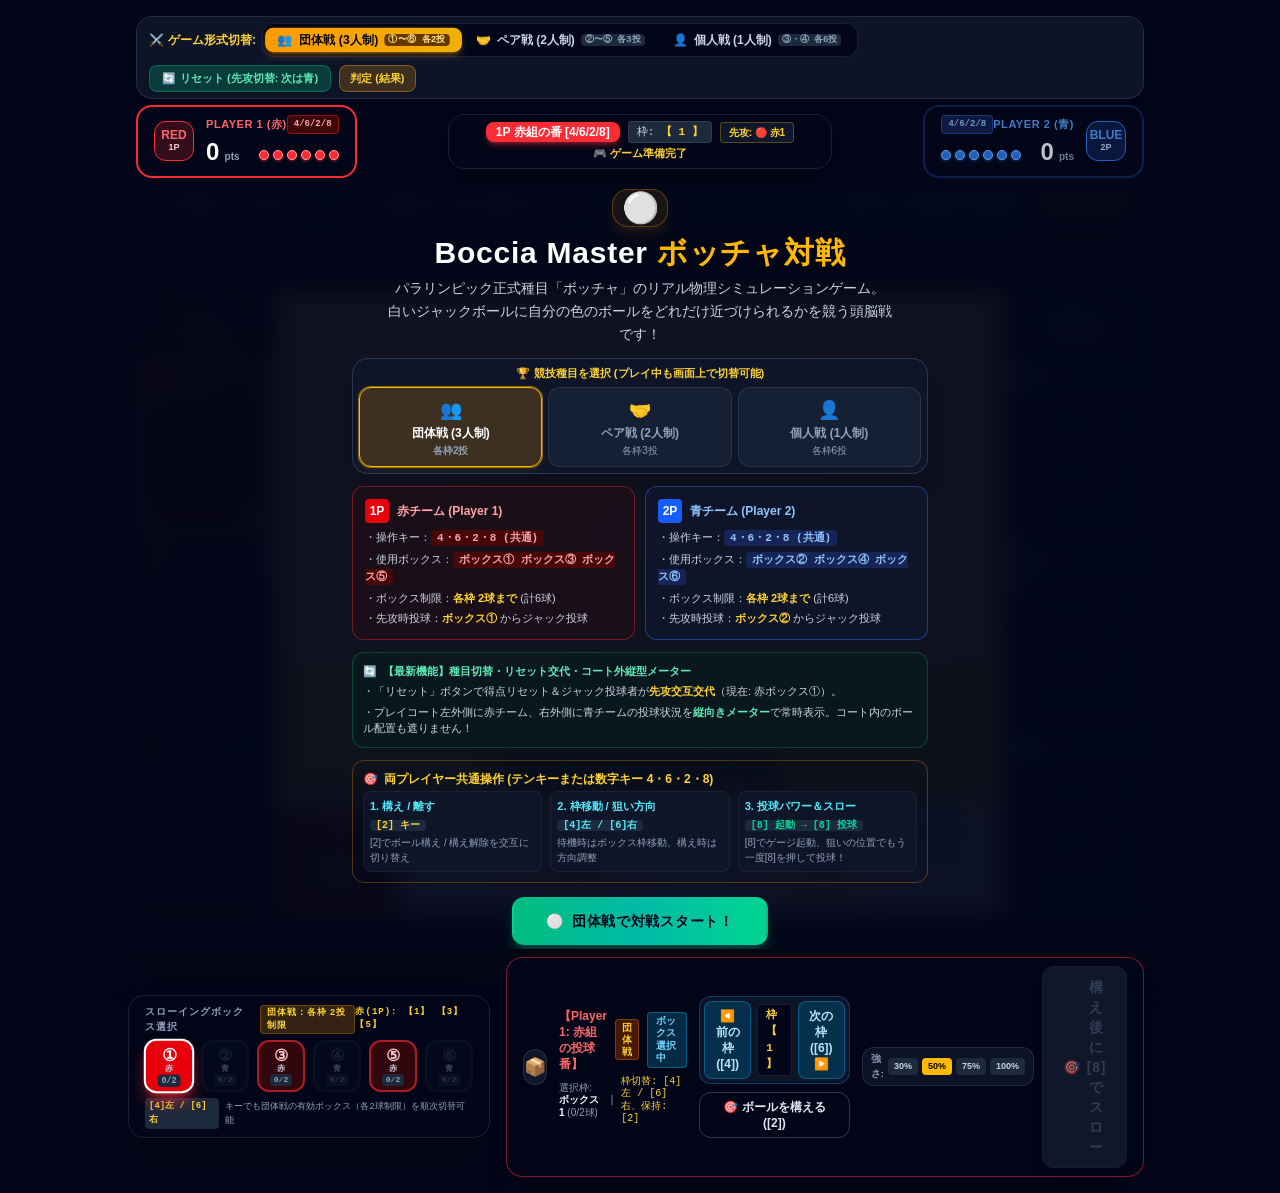
==== index.html @ c22053bc "Add files via upload" ====
<!doctype html>
<html lang="en">
  <head>
    <meta charset="UTF-8" />
    <meta name="viewport" content="width=device-width, initial-scale=1.0" />
    <title>Boccia Master - ボッチャ対戦</title>
    <meta name="description" content="パラリンピック正式種目「ボッチャ」のリアル物理シミュレーションゲーム。団体戦・ペア戦・個人戦に対応し、4/6/2/8キーによる直感的な投球パワー調整と得点判定サークルを備えています。" />
    <meta property="og:title" content="Boccia Master - ボッチャ対戦" />
    <meta property="og:description" content="パラリンピック正式種目「ボッチャ」のリアル物理シミュレーションゲーム。団体戦・ペア戦・個人戦に対応し、4/6/2/8キーによる直感的な投球パワー調整と得点判定サークルを備えています。" />
    <meta property="og:type" content="website" />
    <meta name="twitter:card" content="summary_large_image" />
    <link rel="preconnect" href="https://fonts.googleapis.com">
    <link rel="preconnect" href="https://fonts.gstatic.com" crossorigin>
    <link href="https://fonts.googleapis.com/css2?family=Orbitron:wght@600;800;900&family=M+PLUS+Rounded+1c:wght@500;700;800;900&display=swap" rel="stylesheet">
    <script type="module" crossorigin src="./assets/index-CM8vPPVe.js"></script>
    <link rel="stylesheet" crossorigin href="./assets/index-DVFF9hiT.css">
  </head>
  <body>
    <div id="root"></div>
  </body>
</html>
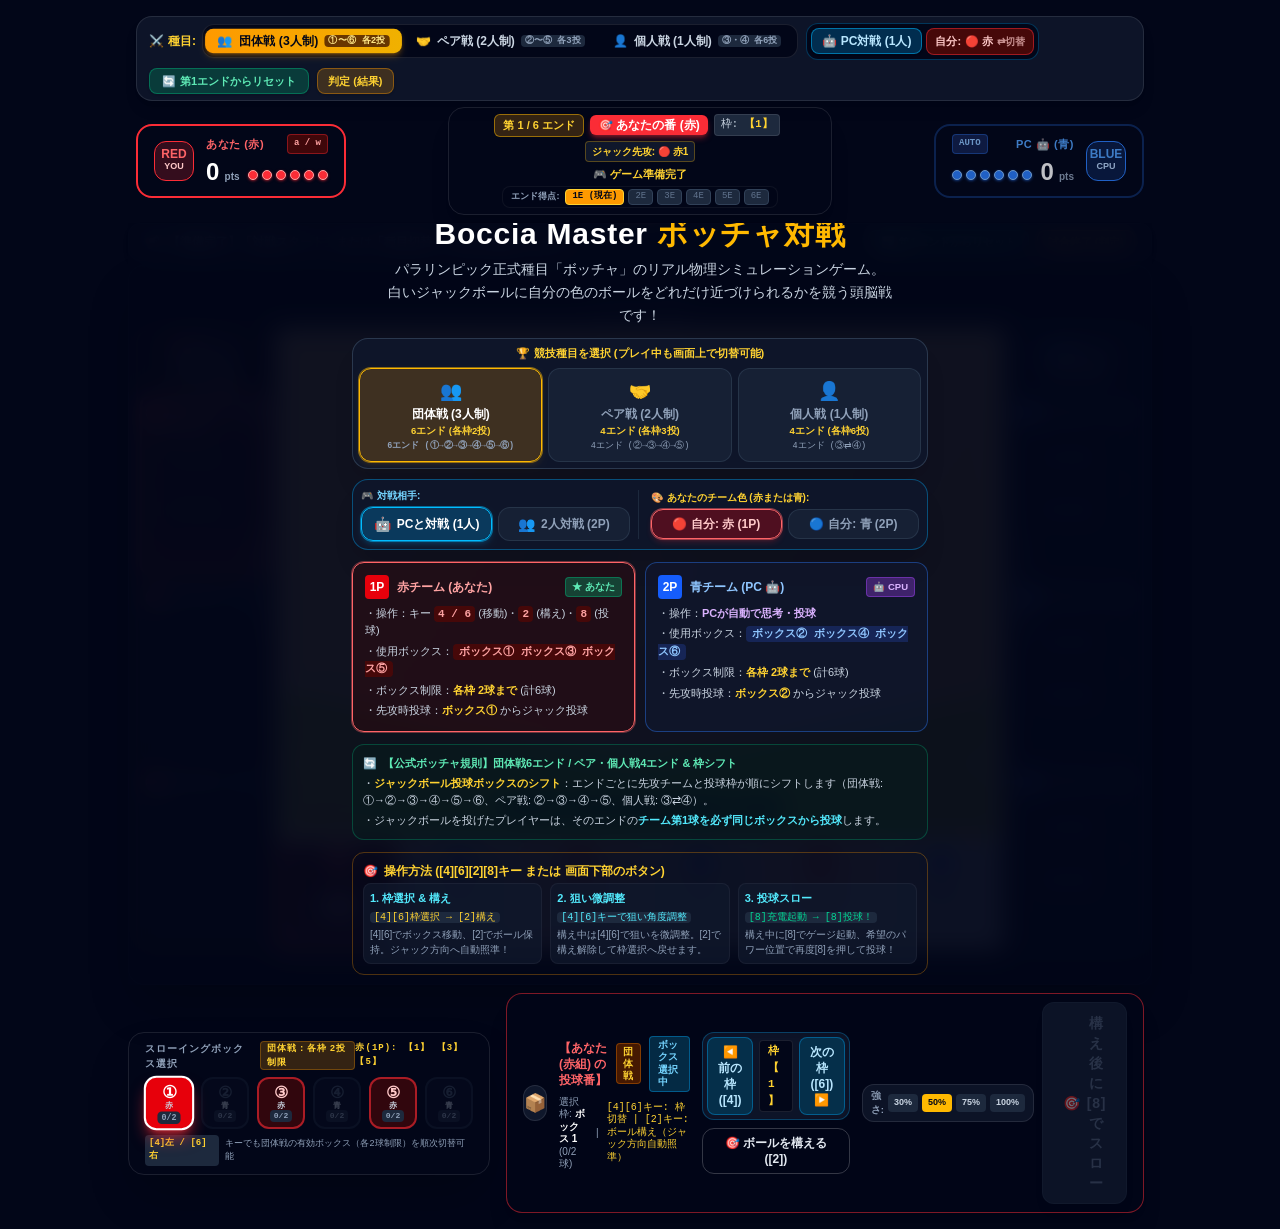
==== commit 3b7c92a0: "Add files via upload" ====
--- a/index.html
+++ b/index.html
@@ -12,8 +12,8 @@
     <link rel="preconnect" href="https://fonts.googleapis.com">
     <link rel="preconnect" href="https://fonts.gstatic.com" crossorigin>
     <link href="https://fonts.googleapis.com/css2?family=Orbitron:wght@600;800;900&family=M+PLUS+Rounded+1c:wght@500;700;800;900&display=swap" rel="stylesheet">
-    <script type="module" crossorigin src="./assets/index-CM8vPPVe.js"></script>
-    <link rel="stylesheet" crossorigin href="./assets/index-DVFF9hiT.css">
+    <script type="module" crossorigin src="./assets/index-B7WiAKiV.js"></script>
+    <link rel="stylesheet" crossorigin href="./assets/index-CeJZAP5J.css">
   </head>
   <body>
     <div id="root"></div>
